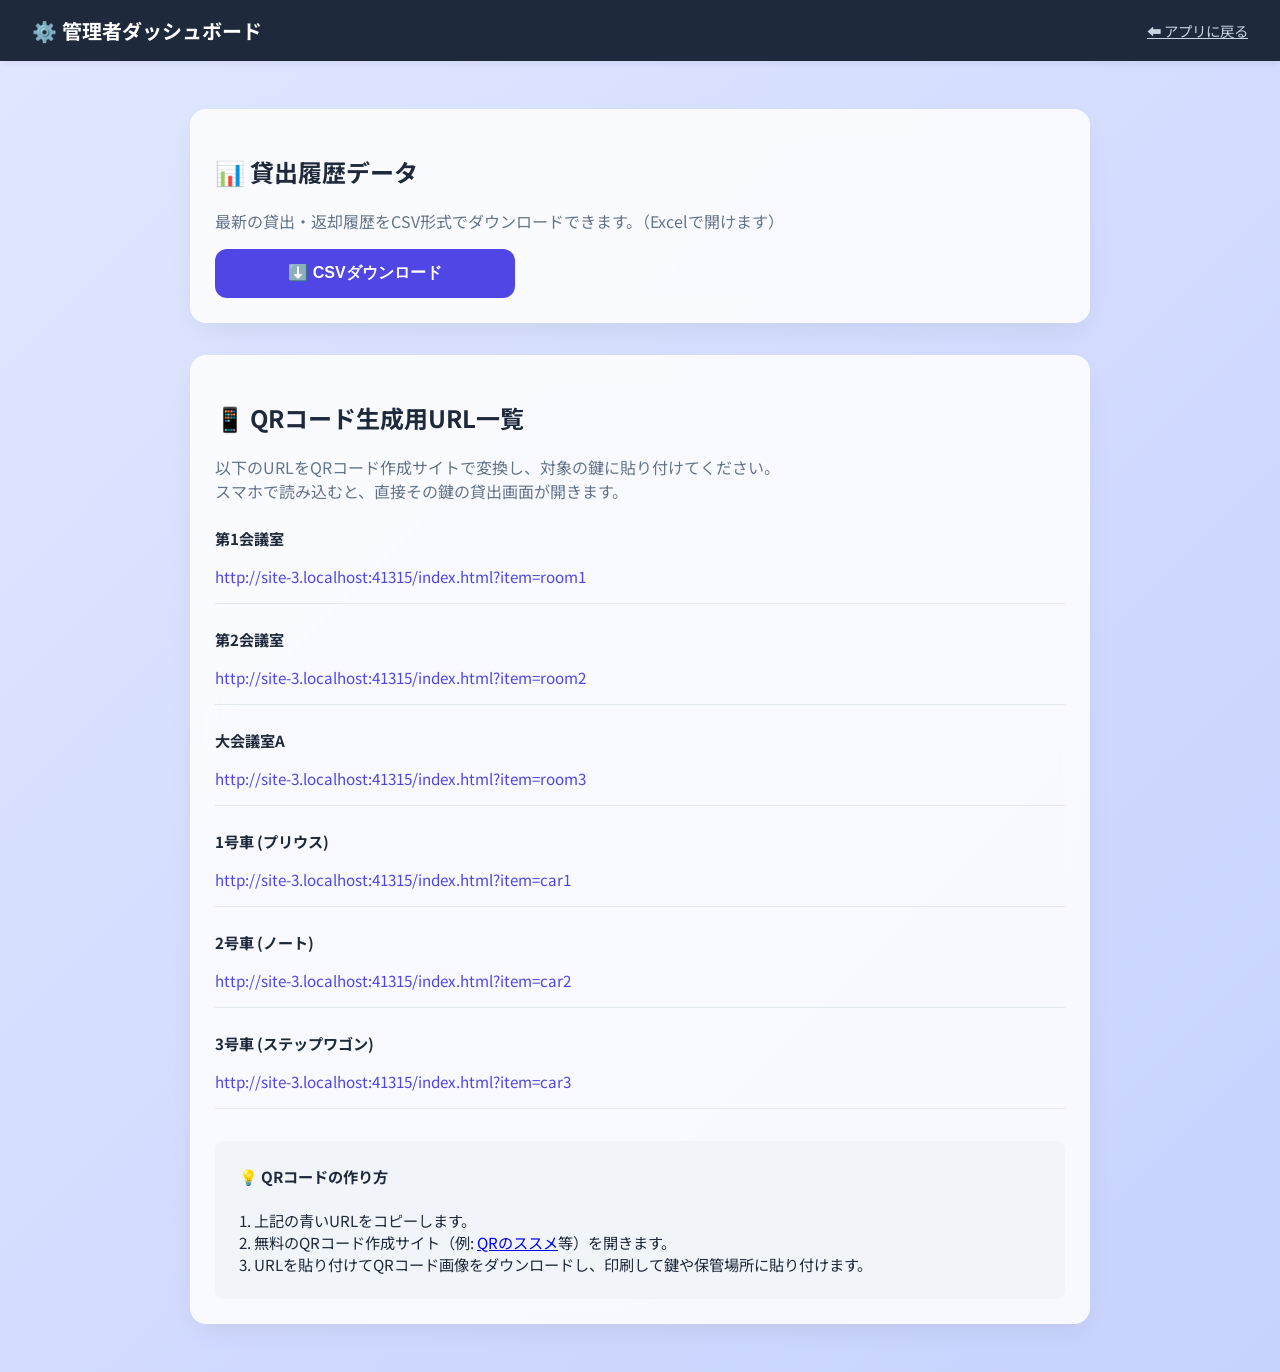
==== admin.html @ b05ab1c2 "Add files via upload" ====
<!DOCTYPE html>
<html lang="ja">
<head>
    <meta charset="UTF-8">
    <meta name="viewport" content="width=device-width, initial-scale=1.0">
    <title>管理者ダッシュボード | スマート貸出管理</title>
    <link href="https://fonts.googleapis.com/css2?family=Noto+Sans+JP:wght@400;500;700&display=swap" rel="stylesheet">
    <link rel="stylesheet" href="style.css">
</head>
<body>
    <header style="background: #1E293B; border-bottom: none;">
        <h1 style="color: white;">⚙️ 管理者ダッシュボード</h1>
        <a href="index.html" class="admin-link" style="color: #CBD5E1;">⬅ アプリに戻る</a>
    </header>

    <div class="container" style="max-width: 900px; margin-top: 2rem;">
        <div class="card" style="margin-bottom: 2rem;">
            <h2>📊 貸出履歴データ</h2>
            <p style="color: #64748B;">最新の貸出・返却履歴をCSV形式でダウンロードできます。（Excelで開けます）</p>
            <button class="action-btn btn-scan" id="downloadCsvBtn" style="max-width: 300px; margin-top: 1rem;">⬇️ CSVダウンロード</button>
        </div>

        <div class="card">
            <h2>📱 QRコード生成用URL一覧</h2>
            <p style="color: #64748B;">以下のURLをQRコード作成サイトで変換し、対象の鍵に貼り付けてください。<br>スマホで読み込むと、直接その鍵の貸出画面が開きます。</p>
            <div id="qrList" style="margin-top: 1rem; overflow-wrap: break-word; font-size: 0.95rem;">
                <!-- JS will render links here -->
            </div>
        </div>
    </div>

    <script src="config.js"></script>
    <script src="admin.js"></script>
</body>
</html>
---- style.css ----
:root { --primary: #4F46E5; --secondary: #4338CA; --success: #10B981; --danger: #EF4444; --bg-light: #F8FAFC; --glass-bg: rgba(255, 255, 255, 0.85); --glass-border: rgba(255, 255, 255, 0.4); --shadow: 0 10px 30px -10px rgba(0, 0, 0, 0.1); }
body { font-family: 'Noto Sans JP', sans-serif; background: linear-gradient(135deg, #E0E7FF 0%, #C7D2FE 100%); margin: 0; padding: 0; color: #1E293B; min-height: 100vh; }
header { background: var(--glass-bg); backdrop-filter: blur(12px); border-bottom: 1px solid var(--glass-border); padding: 1rem 2rem; display: flex; justify-content: space-between; align-items: center; position: sticky; top: 0; z-index: 100; box-shadow: 0 4px 6px -1px rgba(0,0,0,0.05); }
h1 { margin: 0; font-size: 1.25rem; color: var(--primary); display: flex; align-items: center; gap: 0.5rem; }
.admin-link { font-size: 0.9rem; color: #64748B; text-decoration: underline; cursor: pointer; }
.tabs { display: flex; justify-content: center; gap: 1rem; padding: 2rem 1rem 1rem; }
.tab-btn { background: var(--glass-bg); border: 1px solid var(--glass-border); padding: 0.75rem 2.5rem; border-radius: 9999px; font-weight: 700; font-size: 1rem; cursor: pointer; box-shadow: var(--shadow); transition: all 0.3s ease; color: #64748B; }
.tab-btn.active { background: var(--primary); color: white; border-color: var(--primary); transform: translateY(-2px); box-shadow: 0 10px 15px -3px rgba(79, 70, 229, 0.4); }
.container { max-width: 1200px; margin: 0 auto; padding: 1rem 2rem 3rem; }
.grid { display: grid; grid-template-columns: repeat(auto-fill, minmax(300px, 1fr)); gap: 1.5rem; }
.card { background: var(--glass-bg); backdrop-filter: blur(12px); border: 1px solid var(--glass-border); border-radius: 1rem; padding: 1.5rem; box-shadow: var(--shadow); position: relative; overflow: hidden; }
.status-badge { position: absolute; top: 1.25rem; right: 1.25rem; padding: 0.25rem 0.75rem; border-radius: 9999px; font-size: 0.75rem; font-weight: 700; }
.status-available { background: #D1FAE5; color: #065F46; border: 1px solid #34D399; }
.status-in-use { background: #FEE2E2; color: #991B1B; border: 1px solid #F87171; }
.card-title { font-size: 1.25rem; font-weight: 700; margin: 0 0 0.75rem 0; }
.card-info { font-size: 0.9rem; color: #475569; margin-bottom: 1.5rem; line-height: 1.5; min-height: 3rem; }
.action-btn { width: 100%; padding: 0.875rem; border: none; border-radius: 0.75rem; font-weight: 700; font-size: 1rem; cursor: pointer; display: flex; align-items: center; justify-content: center; gap: 0.5rem; }
.btn-scan { background: var(--primary); color: white; }
.btn-return { background: white; color: var(--danger); border: 2px solid var(--danger); }
.modal-overlay { position: fixed; top: 0; left: 0; right: 0; bottom: 0; background: rgba(15, 23, 42, 0.6); backdrop-filter: blur(4px); display: none; justify-content: center; align-items: center; z-index: 1000; opacity: 0; transition: opacity 0.3s ease; }
.modal-overlay.active { display: flex; opacity: 1; }
.modal-content { background: white; border-radius: 1.25rem; padding: 2rem; width: 90%; max-width: 420px; box-shadow: 0 25px 50px -12px rgba(0,0,0,0.25); transform: scale(0.95); transition: all 0.3s ease; }
.modal-overlay.active .modal-content { transform: scale(1); }
.form-group { margin-bottom: 1.5rem; }
.form-group label { display: block; margin-bottom: 0.5rem; font-weight: 700; font-size: 0.9rem; }
.form-control { width: 100%; padding: 0.75rem 1rem; border: 2px solid #E2E8F0; border-radius: 0.5rem; box-sizing: border-box; font-size: 1rem; }
.checkbox-wrapper { display: flex; align-items: flex-start; gap: 0.75rem; background: #FEF2F2; padding: 1rem; border-radius: 0.5rem; border: 1px solid #FCA5A5; }
.checkbox-wrapper input[type="checkbox"] { width: 1.5rem; height: 1.5rem; accent-color: var(--danger); cursor: pointer; }
.btn-group { display: flex; gap: 1rem; margin-top: 2rem; }
.btn-cancel { flex: 1; padding: 0.875rem; background: #F1F5F9; border: none; border-radius: 0.5rem; cursor: pointer; font-weight: 700; color: #475569; }
.btn-submit { flex: 1; padding: 0.875rem; background: var(--primary); border: none; border-radius: 0.5rem; cursor: pointer; font-weight: 700; color: white; }
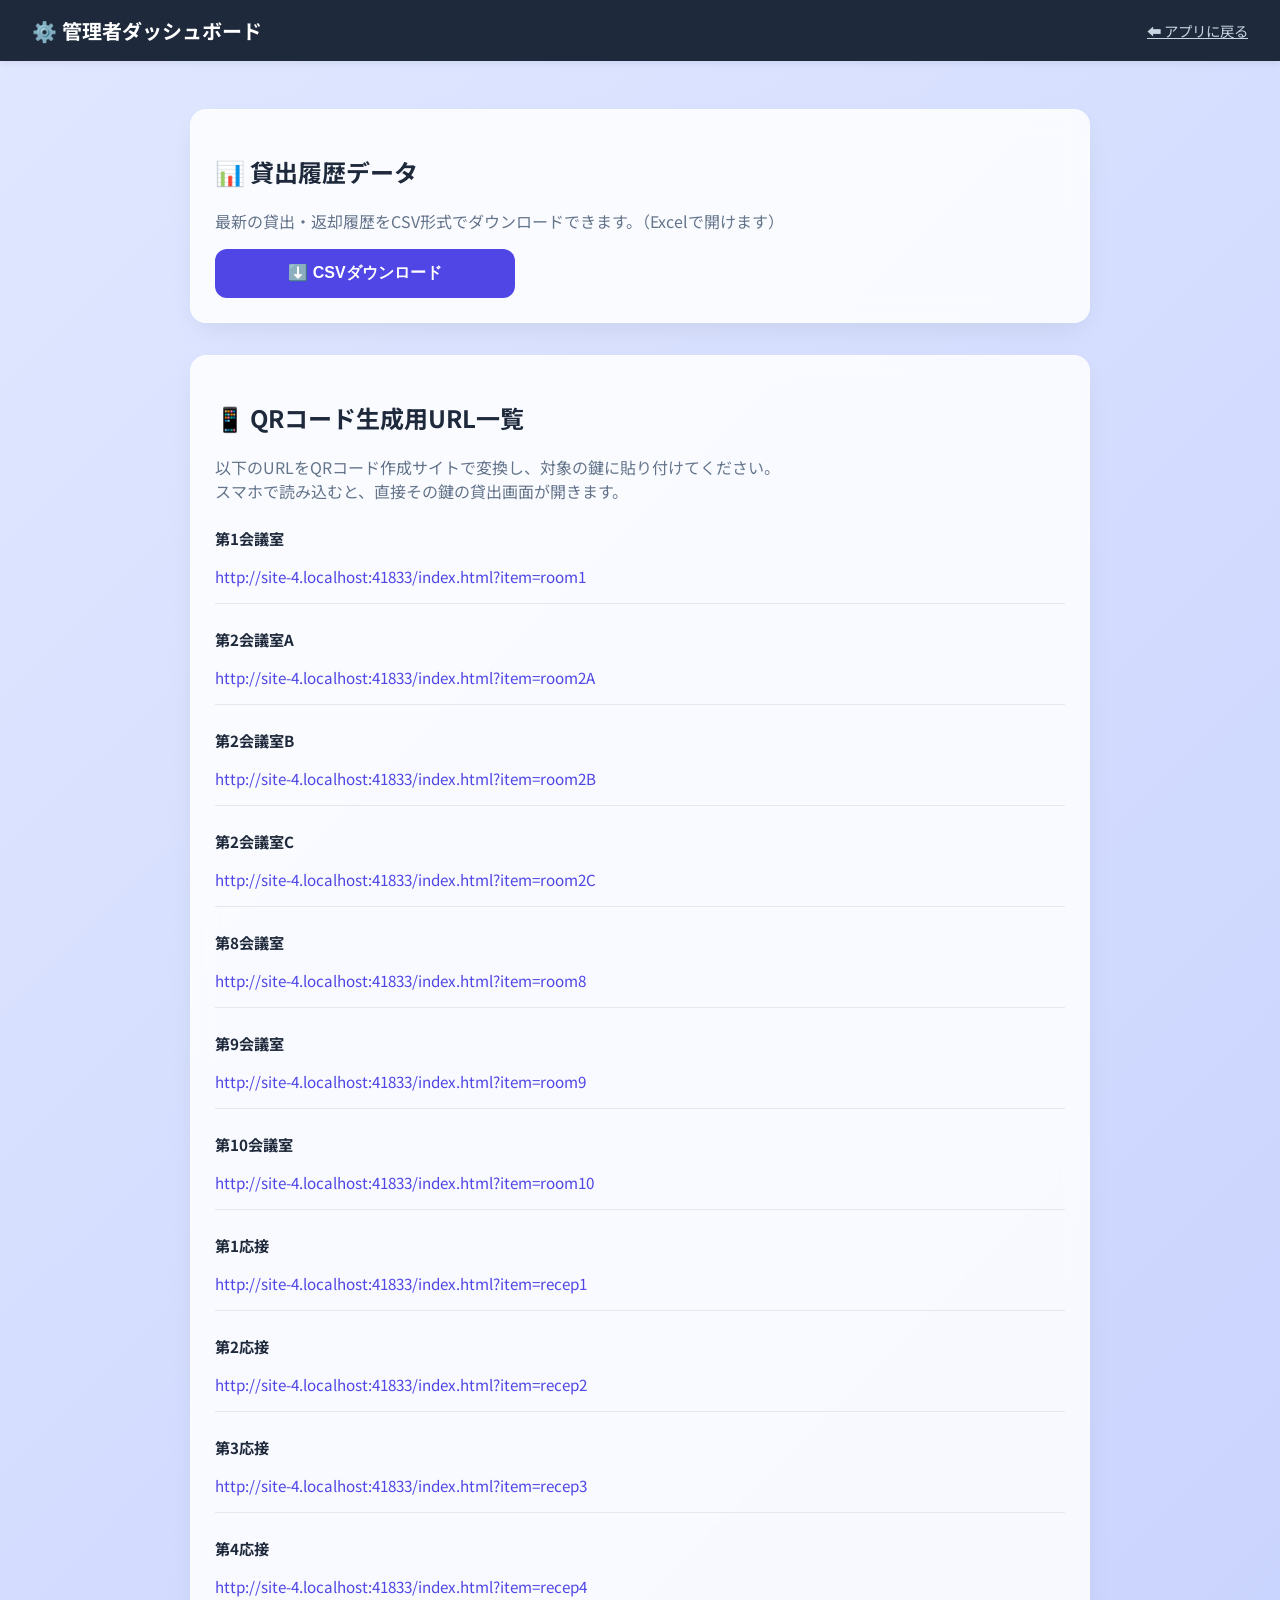
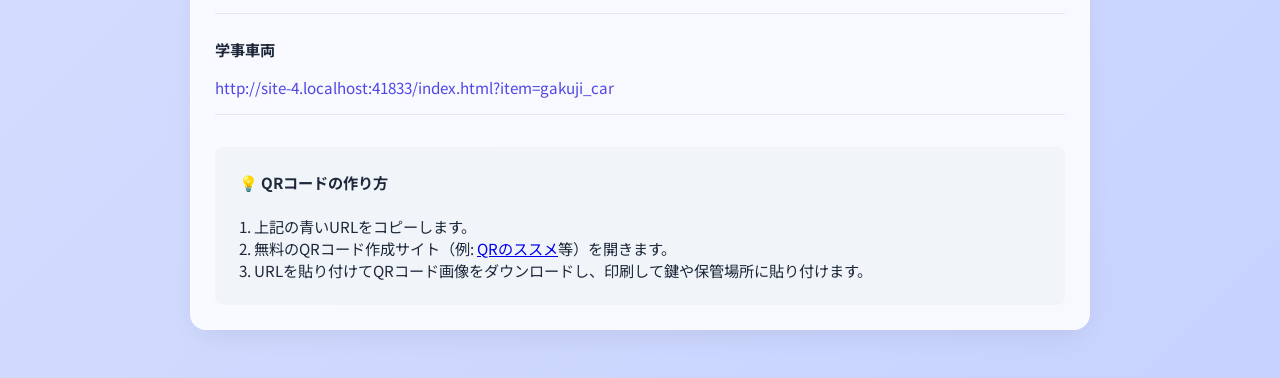
==== commit bf2fd5c2: "Add files via upload" ====
--- a/admin.html
+++ b/admin.html
@@ -3,7 +3,7 @@
 <head>
     <meta charset="UTF-8">
     <meta name="viewport" content="width=device-width, initial-scale=1.0">
-    <title>管理者ダッシュボード | スマート貸出管理</title>
+    <title>管理者ダッシュボード | 鍵貸し出し管理</title>
     <link href="https://fonts.googleapis.com/css2?family=Noto+Sans+JP:wght@400;500;700&display=swap" rel="stylesheet">
     <link rel="stylesheet" href="style.css">
 </head>
